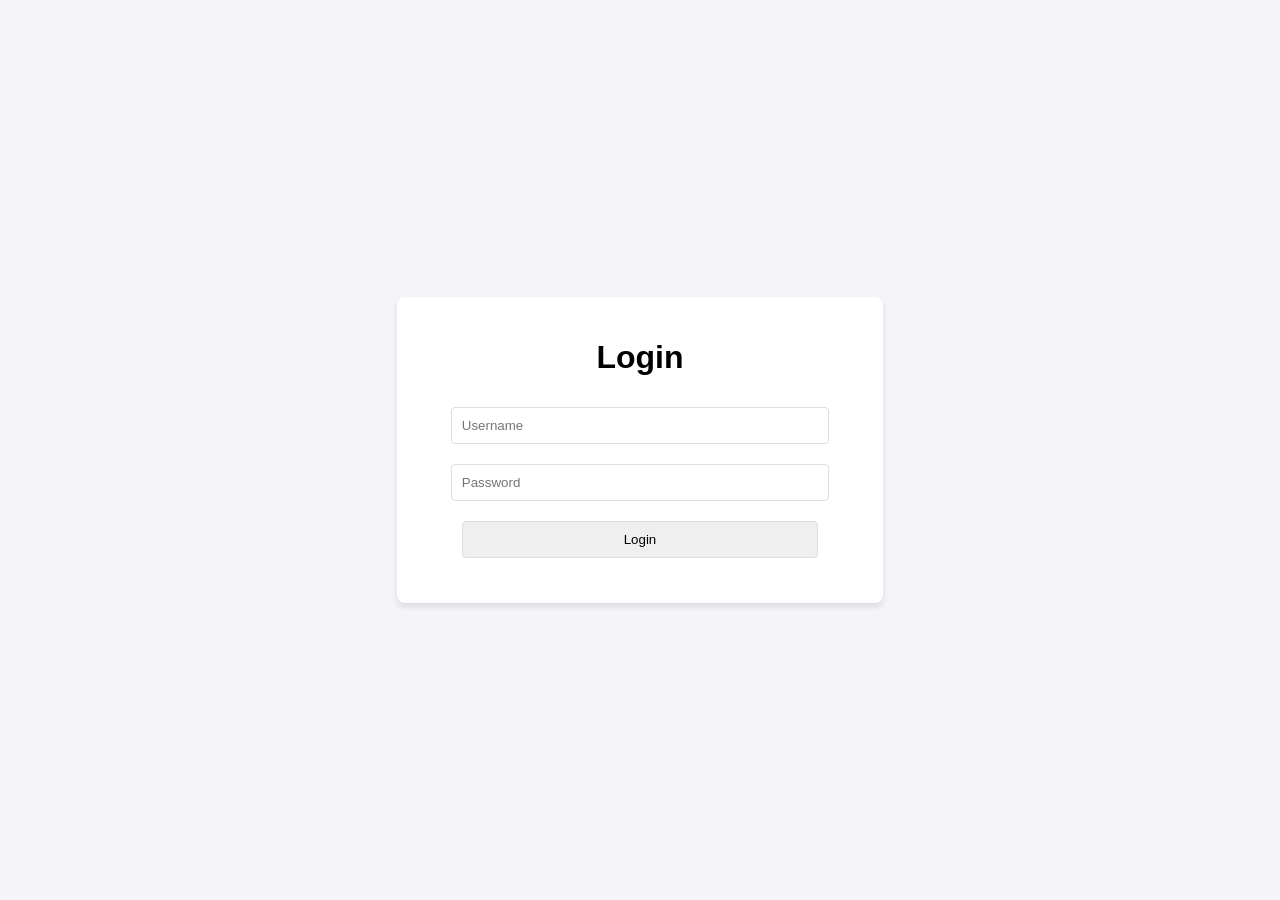
==== index.html @ 70ebf238 "first" ====
<!DOCTYPE html>
<html lang="en">

<head>
    <meta charset="UTF-8">
    <meta name="viewport" content="width=device-width, initial-scale=1.0">
    <title>Login</title>
    <link rel="stylesheet" href="style.css">
</head>

<body>
    <div class="container">
        <h1>Login</h1>
        <form id="loginForm">
            <input type="text" id="username" placeholder="Username" required>
            <input type="password" id="password" placeholder="Password" required>
            <button type="submit">Login</button>
        </form>
        <p id="loginError" class="error"></p>
    </div>

    <script src="script.js"></script>
</body>

</html>
---- style.css ----
body {
    font-family: Arial, sans-serif;
    margin: 0;
    padding: 0;
    display: flex;
    justify-content: center;
    align-items: center;
    height: 100vh;
    background-color: #f4f4f9;
}

.container {
    text-align: center;
    background: white;
    padding: 20px;
    border-radius: 8px;
    box-shadow: 0 4px 6px rgba(0, 0, 0, 0.1);
}

input,
button {
    margin: 10px 0;
    padding: 10px;
    width: 80%;
    border: 1px solid #ddd;
    border-radius: 4px;
}

.error {
    color: red;
    font-size: 0.9em;
}
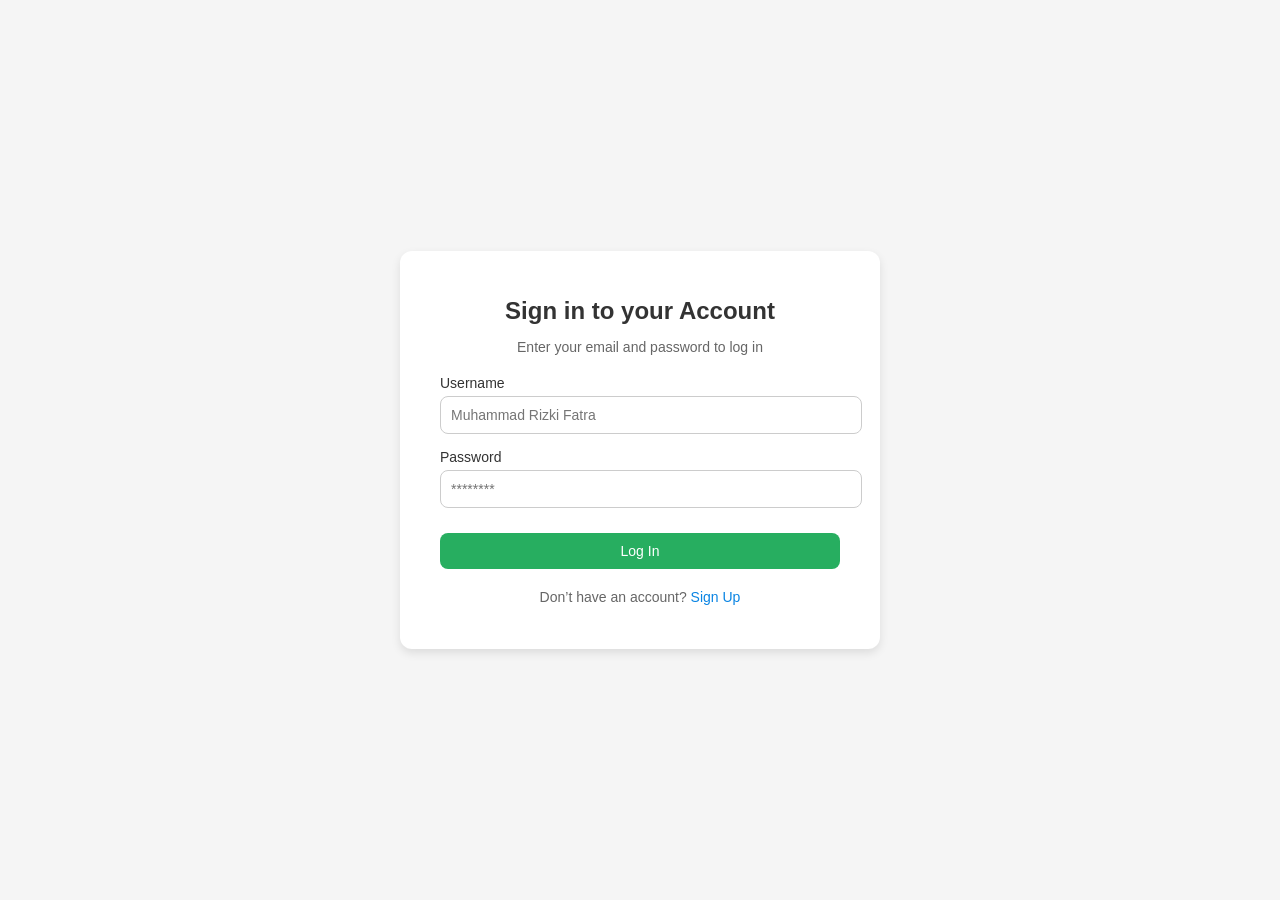
==== commit 95c7000b: "Your commit message" ====
--- a/index.html
+++ b/index.html
@@ -6,17 +6,187 @@
     <meta name="viewport" content="width=device-width, initial-scale=1.0">
     <title>Login</title>
     <link rel="stylesheet" href="style.css">
+
+    <style>
+        /* General Styles */
+        body {
+            font-family: Arial, sans-serif;
+            margin: 0;
+            padding: 0;
+            background-color: #f5f5f5;
+            display: flex;
+            justify-content: center;
+            align-items: center;
+            height: 100vh;
+        }
+
+        /* Login Container */
+        .login-container {
+            display: flex;
+            justify-content: center;
+            align-items: center;
+            width: 100%;
+            height: 100%;
+        }
+
+        .login-box {
+            background: #fff;
+            padding: 30px 40px;
+            border-radius: 12px;
+            box-shadow: 0 4px 10px rgba(0, 0, 0, 0.1);
+            width: 400px;
+            text-align: center;
+        }
+
+        h1 {
+            font-size: 24px;
+            color: #333;
+            margin-bottom: 10px;
+        }
+
+        .subtitle {
+            font-size: 14px;
+            color: #666;
+            margin-bottom: 20px;
+        }
+
+        /* Form Styles */
+        form {
+            display: flex;
+            flex-direction: column;
+            gap: 15px;
+        }
+
+        .input-group {
+            text-align: left;
+            width: 100%;
+        }
+
+        label {
+            font-size: 14px;
+            color: #333;
+            margin-bottom: 5px;
+            display: block;
+        }
+
+        input[type="username"],
+        input[type="password"] {
+            padding: 10px;
+            border: 1px solid #ccc;
+            border-radius: 8px;
+            width: 100%;
+            font-size: 14px;
+        }
+
+        input[type="username"]:focus,
+        input[type="password"]:focus {
+            outline: none;
+            border-color: #0984e3;
+            box-shadow: 0 0 5px rgba(9, 132, 227, 0.5);
+        }
+
+        .password-container {
+            position: relative;
+        }
+
+        .show-password {
+            position: absolute;
+            right: 10px;
+            top: 50%;
+            transform: translateY(-50%);
+            cursor: pointer;
+            color: #888;
+        }
+
+
+        /* Button Styles */
+        button {
+            padding: 10px;
+            border: none;
+            border-radius: 8px;
+            font-size: 14px;
+            cursor: pointer;
+            transition: background-color 0.3s;
+        }
+
+        .btn-primary {
+            background-color: #27ae60;
+            color: #fff;
+            margin-top: 10px;
+            width: auto;
+        }
+
+        .btn-primary:hover {
+            background-color: #219653;
+        }
+
+        .btn-secondary {
+            background-color: #f5f5f5;
+            color: #333;
+            margin-top: 15px;
+            border: 1px solid #ccc;
+        }
+
+        .btn-secondary:hover {
+            background-color: #e9e9e9;
+        }
+
+        /* Divider Styles */
+        .divider {
+            display: flex;
+            align-items: center;
+            gap: 10px;
+            margin: 20px 0;
+        }
+
+        .divider span {
+            flex: 1;
+            height: 1px;
+            background-color: #ddd;
+            font-size: 12px;
+            color: #999;
+        }
+
+        /* Signup Text */
+        .signup-text {
+            font-size: 14px;
+            margin-top: 20px;
+            color: #666;
+        }
+
+        .signup-text a {
+            color: #0984e3;
+            text-decoration: none;
+        }
+
+        .signup-text a:hover {
+            text-decoration: underline;
+        }
+    </style>
 </head>
 
 <body>
-    <div class="container">
-        <h1>Login</h1>
-        <form id="loginForm">
-            <input type="text" id="username" placeholder="Username" required>
-            <input type="password" id="password" placeholder="Password" required>
-            <button type="submit">Login</button>
-        </form>
-        <p id="loginError" class="error"></p>
+    <div class="login-container">
+        <div class="login-box">
+            <h1>Sign in to your Account</h1>
+            <p class="subtitle">Enter your email and password to log in</p>
+            <form id="loginForm">
+                <div class="input-group">
+                    <label for="email">Username</label>
+                    <input type="username" id="username" placeholder="Muhammad Rizki Fatra" required>
+                </div>
+                <div class="input-group">
+                    <label for="password">Password</label>
+                    <div class="password-container">
+                        <input type="password" id="password" placeholder="********" required>
+                    </div>
+                </div>
+                <button type="submit" class="btn-primary">Log In</button>
+            </form>
+            <p class="signup-text">
+                Don’t have an account? <a href="register/register.html">Sign Up</a>
+            </p>
+        </div>
     </div>
 
     <script src="script.js"></script>
--- a/style.css
+++ b/style.css
@@ -1,32 +1,165 @@
+/* General Styles */
 body {
     font-family: Arial, sans-serif;
     margin: 0;
     padding: 0;
+    background-color: #f5f5f5;
     display: flex;
     justify-content: center;
     align-items: center;
     height: 100vh;
-    background-color: #f4f4f9;
 }
 
-.container {
-    text-align: center;
-    background: white;
-    padding: 20px;
-    border-radius: 8px;
-    box-shadow: 0 4px 6px rgba(0, 0, 0, 0.1);
+/* Login Container */
+.login-container {
+    display: flex;
+    justify-content: center;
+    align-items: center;
+    width: 100%;
+    height: 100%;
 }
 
-input,
-button {
-    margin: 10px 0;
-    padding: 10px;
-    width: 80%;
-    border: 1px solid #ddd;
-    border-radius: 4px;
+.login-box {
+    background: #fff;
+    padding: 30px 40px;
+    border-radius: 12px;
+    box-shadow: 0 4px 10px rgba(0, 0, 0, 0.1);
+    width: 400px;
+    text-align: center;
 }
 
-.error {
-    color: red;
-    font-size: 0.9em;
+h1 {
+    font-size: 24px;
+    color: #333;
+    margin-bottom: 10px;
+}
+
+.subtitle {
+    font-size: 14px;
+    color: #666;
+    margin-bottom: 20px;
+}
+
+/* Form Styles */
+form {
+    display: flex;
+    flex-direction: column;
+    gap: 15px;
+}
+
+.input-group {
+    text-align: left;
+}
+
+label {
+    font-size: 14px;
+    color: #333;
+    margin-bottom: 5px;
+    display: block;
+}
+
+input[type="email"],
+input[type="password"] {
+    padding: 10px;
+    border: 1px solid #ccc;
+    border-radius: 8px;
+    width: 100%;
+    font-size: 14px;
+}
+
+input[type="email"]:focus,
+input[type="password"]:focus {
+    outline: none;
+    border-color: #0984e3;
+    box-shadow: 0 0 5px rgba(9, 132, 227, 0.5);
+}
+
+.password-container {
+    position: relative;
+}
+
+.show-password {
+    position: absolute;
+    right: 10px;
+    top: 50%;
+    transform: translateY(-50%);
+    cursor: pointer;
+    color: #888;
+}
+
+.forgot-password {
+    text-align: right;
+}
+
+.forgot-password a {
+    font-size: 12px;
+    color: #0984e3;
+    text-decoration: none;
+}
+
+.forgot-password a:hover {
+    text-decoration: underline;
+}
+
+/* Button Styles */
+button {
+    padding: 10px;
+    border: none;
+    border-radius: 8px;
+    font-size: 14px;
+    cursor: pointer;
+    transition: background-color 0.3s;
+}
+
+.btn-primary {
+    background-color: #27ae60;
+    color: #fff;
+    margin-top: 10px;
+}
+
+.btn-primary:hover {
+    background-color: #219653;
+}
+
+.btn-secondary {
+    background-color: #f5f5f5;
+    color: #333;
+    margin-top: 15px;
+    border: 1px solid #ccc;
+}
+
+.btn-secondary:hover {
+    background-color: #e9e9e9;
+}
+
+/* Divider Styles */
+.divider {
+    display: flex;
+    align-items: center;
+    gap: 10px;
+    margin: 20px 0;
+}
+
+.divider span {
+    flex: 1;
+    height: 1px;
+    background-color: #ddd;
+    font-size: 12px;
+    color: #999;
+}
+
+/* Signup Text */
+.signup-text {
+    font-size: 14px;
+    margin-top: 20px;
+    color: #666;
+}
+
+.signup-text a {
+    color: #0984e3;
+    text-decoration: none;
+}
+
+.signup-text a:hover {
+    text-decoration: underline;
 }
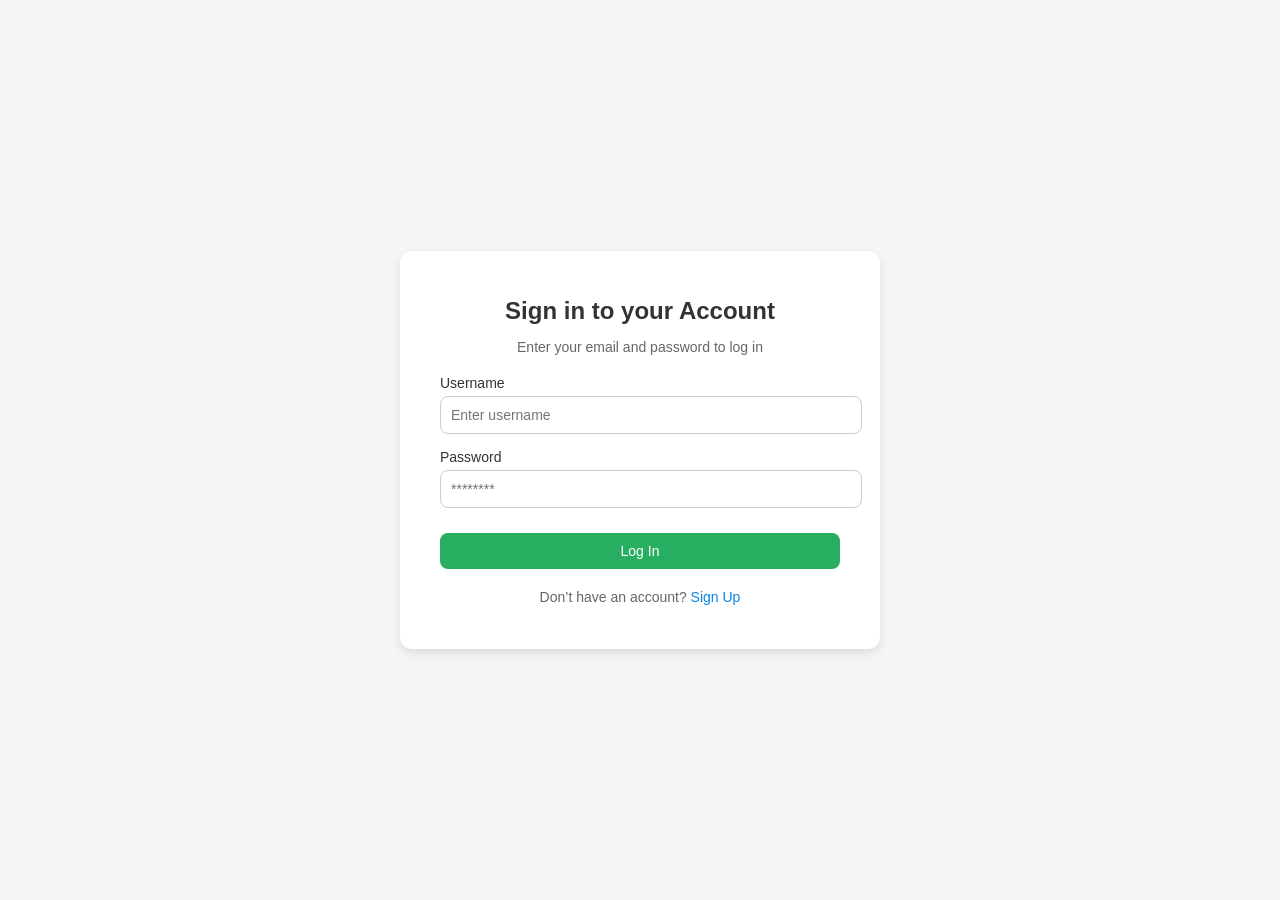
==== commit 0136c7de: "letsgoooooooo" ====
--- a/index.html
+++ b/index.html
@@ -170,15 +170,15 @@
         <div class="login-box">
             <h1>Sign in to your Account</h1>
             <p class="subtitle">Enter your email and password to log in</p>
-            <form id="loginForm">
+            <form id="loginForm" onsubmit="handleLogin(event)">
                 <div class="input-group">
-                    <label for="email">Username</label>
-                    <input type="username" id="username" placeholder="Muhammad Rizki Fatra" required>
+                    <label for="username">Username</label>
+                    <input type="username" id="username" name="username" placeholder="Enter username" required>
                 </div>
                 <div class="input-group">
                     <label for="password">Password</label>
                     <div class="password-container">
-                        <input type="password" id="password" placeholder="********" required>
+                        <input type="password" id="password" name="password" placeholder="********" required>
                     </div>
                 </div>
                 <button type="submit" class="btn-primary">Log In</button>
@@ -189,7 +189,41 @@
         </div>
     </div>
 
-    <script src="script.js"></script>
+    <script>
+        async function handleLogin(event) {
+            event.preventDefault();
+
+            const username = document.getElementById('username').value;
+            const password = document.getElementById('password').value;
+
+            console.log('Attempting login with:', { username, password }); // Debug line
+
+            try {
+                const response = await fetch('login.php', {
+                    method: 'POST',
+                    headers: {
+                        'Content-Type': 'application/json',
+                    },
+                    body: JSON.stringify({
+                        username: username,
+                        password: password
+                    })
+                });
+
+                const data = await response.json();
+                console.log('Server response:', data); // Debug line
+
+                if (data.success) {
+                    window.location.href = 'home.html';
+                } else {
+                    alert(data.message || 'Login failed');
+                }
+            } catch (error) {
+                console.error('Error:', error);
+                alert('An error occurred during login');
+            }
+        }
+    </script>
 </body>
 
 </html>
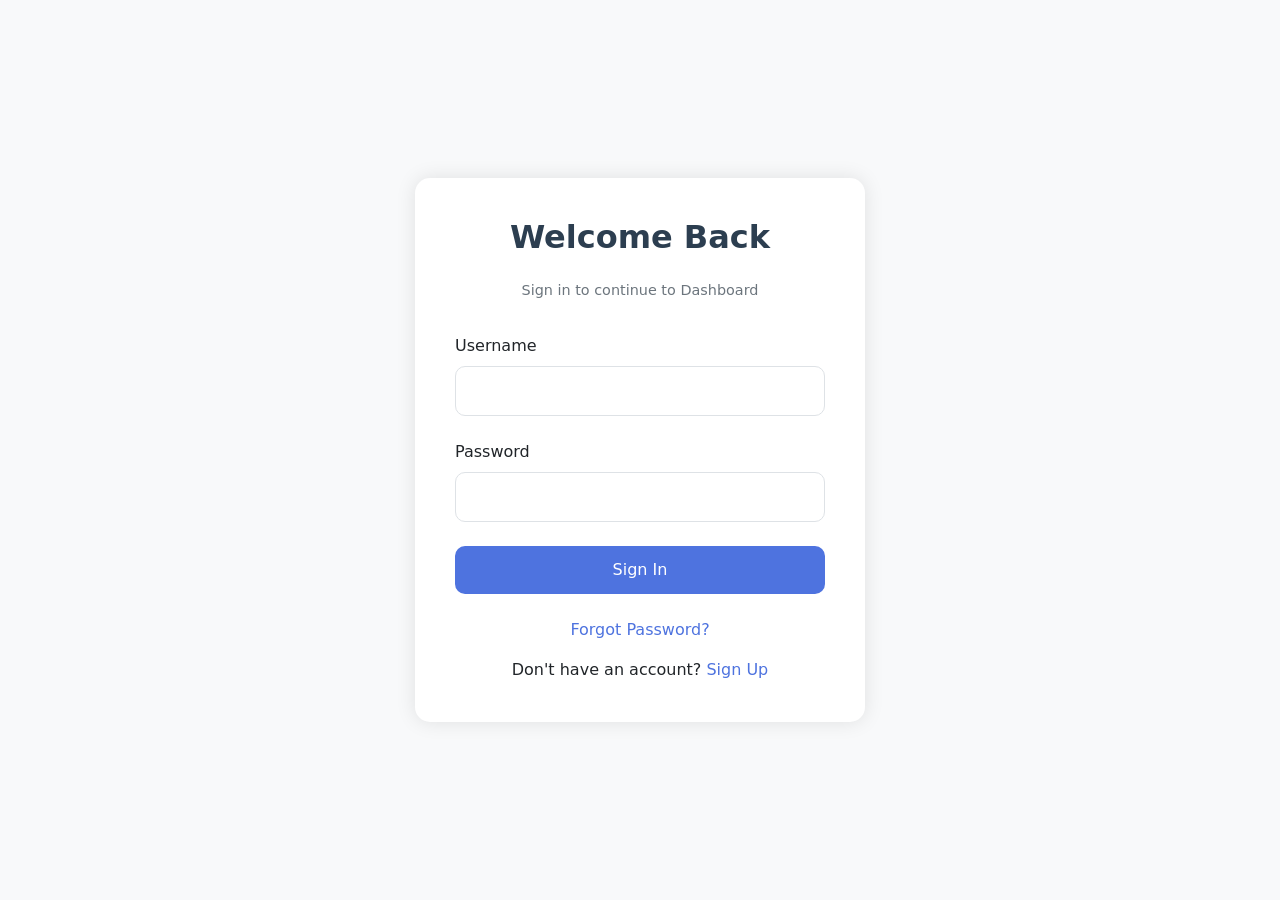
==== commit 759d9640: "LETS GOOOOO" ====
--- a/index.html
+++ b/index.html
@@ -4,188 +4,36 @@
 <head>
     <meta charset="UTF-8">
     <meta name="viewport" content="width=device-width, initial-scale=1.0">
-    <title>Login</title>
-    <link rel="stylesheet" href="style.css">
-
-    <style>
-        /* General Styles */
-        body {
-            font-family: Arial, sans-serif;
-            margin: 0;
-            padding: 0;
-            background-color: #f5f5f5;
-            display: flex;
-            justify-content: center;
-            align-items: center;
-            height: 100vh;
-        }
-
-        /* Login Container */
-        .login-container {
-            display: flex;
-            justify-content: center;
-            align-items: center;
-            width: 100%;
-            height: 100%;
-        }
-
-        .login-box {
-            background: #fff;
-            padding: 30px 40px;
-            border-radius: 12px;
-            box-shadow: 0 4px 10px rgba(0, 0, 0, 0.1);
-            width: 400px;
-            text-align: center;
-        }
-
-        h1 {
-            font-size: 24px;
-            color: #333;
-            margin-bottom: 10px;
-        }
-
-        .subtitle {
-            font-size: 14px;
-            color: #666;
-            margin-bottom: 20px;
-        }
-
-        /* Form Styles */
-        form {
-            display: flex;
-            flex-direction: column;
-            gap: 15px;
-        }
-
-        .input-group {
-            text-align: left;
-            width: 100%;
-        }
-
-        label {
-            font-size: 14px;
-            color: #333;
-            margin-bottom: 5px;
-            display: block;
-        }
-
-        input[type="username"],
-        input[type="password"] {
-            padding: 10px;
-            border: 1px solid #ccc;
-            border-radius: 8px;
-            width: 100%;
-            font-size: 14px;
-        }
-
-        input[type="username"]:focus,
-        input[type="password"]:focus {
-            outline: none;
-            border-color: #0984e3;
-            box-shadow: 0 0 5px rgba(9, 132, 227, 0.5);
-        }
-
-        .password-container {
-            position: relative;
-        }
-
-        .show-password {
-            position: absolute;
-            right: 10px;
-            top: 50%;
-            transform: translateY(-50%);
-            cursor: pointer;
-            color: #888;
-        }
-
-
-        /* Button Styles */
-        button {
-            padding: 10px;
-            border: none;
-            border-radius: 8px;
-            font-size: 14px;
-            cursor: pointer;
-            transition: background-color 0.3s;
-        }
-
-        .btn-primary {
-            background-color: #27ae60;
-            color: #fff;
-            margin-top: 10px;
-            width: auto;
-        }
-
-        .btn-primary:hover {
-            background-color: #219653;
-        }
-
-        .btn-secondary {
-            background-color: #f5f5f5;
-            color: #333;
-            margin-top: 15px;
-            border: 1px solid #ccc;
-        }
-
-        .btn-secondary:hover {
-            background-color: #e9e9e9;
-        }
-
-        /* Divider Styles */
-        .divider {
-            display: flex;
-            align-items: center;
-            gap: 10px;
-            margin: 20px 0;
-        }
-
-        .divider span {
-            flex: 1;
-            height: 1px;
-            background-color: #ddd;
-            font-size: 12px;
-            color: #999;
-        }
-
-        /* Signup Text */
-        .signup-text {
-            font-size: 14px;
-            margin-top: 20px;
-            color: #666;
-        }
-
-        .signup-text a {
-            color: #0984e3;
-            text-decoration: none;
-        }
-
-        .signup-text a:hover {
-            text-decoration: underline;
-        }
-    </style>
+    <title>Login - API Dashboard</title>
+    <link href="https://cdn.jsdelivr.net/npm/bootstrap@5.3.2/dist/css/bootstrap.min.css" rel="stylesheet">
+    <link href="css/common.css" rel="stylesheet">
 </head>
 
 <body>
-    <div class="login-container">
-        <div class="login-box">
-            <h1>Sign in to your Account</h1>
-            <p class="subtitle">Enter your email and password to log in</p>
+    <div class="auth-container">
+        <div class="auth-box">
+            <h2 class="auth-title text-center">Welcome Back</h2>
+            <p class="auth-subtitle text-center">Sign in to continue to Dashboard</p>
+
             <form id="loginForm" onsubmit="handleLogin(event)">
-                <div class="input-group">
-                    <label for="username">Username</label>
-                    <input type="username" id="username" name="username" placeholder="Enter username" required>
+                <div class="mb-4">
+                    <label class="form-label">Username</label>
+                    <input type="text" class="form-control" id="username" required>
                 </div>
-                <div class="input-group">
-                    <label for="password">Password</label>
-                    <div class="password-container">
-                        <input type="password" id="password" name="password" placeholder="********" required>
-                    </div>
+                <div class="mb-4">
+                    <label class="form-label">Password</label>
+                    <input type="password" class="form-control" id="password" required>
                 </div>
-                <button type="submit" class="btn-primary">Log In</button>
+                <button type="submit" class="btn btn-primary w-100">Sign In</button>
             </form>
-            <p class="signup-text">
-                Don’t have an account? <a href="register/register.html">Sign Up</a>
-            </p>
+
+            <div class="mt-4 text-center">
+                <a href="forgot-password.html" class="auth-link">Forgot Password?</a>
+            </div>
+            <div class="mt-3 text-center">
+                <span>Don't have an account? </span>
+                <a href="register/register.html" class="auth-link">Sign Up</a>
+            </div>
         </div>
     </div>
 
--- a/css/common.css
+++ b/css/common.css
@@ -0,0 +1,65 @@
+.auth-container {
+    min-height: 100vh;
+    display: flex;
+    align-items: center;
+    justify-content: center;
+    background-color: #f8f9fa;
+}
+
+.auth-box {
+    background: white;
+    padding: 2.5rem;
+    border-radius: 15px;
+    box-shadow: 0 0 20px rgba(0, 0, 0, 0.1);
+    width: 100%;
+    max-width: 450px;
+}
+
+.auth-title {
+    color: #2c3e50;
+    margin-bottom: 1.5rem;
+    font-weight: 600;
+}
+
+.auth-subtitle {
+    color: #6c757d;
+    margin-bottom: 2rem;
+    font-size: 0.9rem;
+}
+
+.form-control {
+    padding: 0.75rem 1rem;
+    border-radius: 10px;
+    border: 1px solid #dee2e6;
+}
+
+.form-control:focus {
+    border-color: #4e73df;
+    box-shadow: 0 0 0 0.2rem rgba(78, 115, 223, 0.25);
+}
+
+.btn-primary {
+    padding: 0.75rem 1.5rem;
+    border-radius: 10px;
+    background-color: #4e73df;
+    border: none;
+    font-weight: 500;
+}
+
+.btn-primary:hover {
+    background-color: #2e59d9;
+}
+
+.auth-link {
+    color: #4e73df;
+    text-decoration: none;
+}
+
+.auth-link:hover {
+    text-decoration: underline;
+}
+
+.alert {
+    border-radius: 10px;
+    padding: 1rem;
+}
